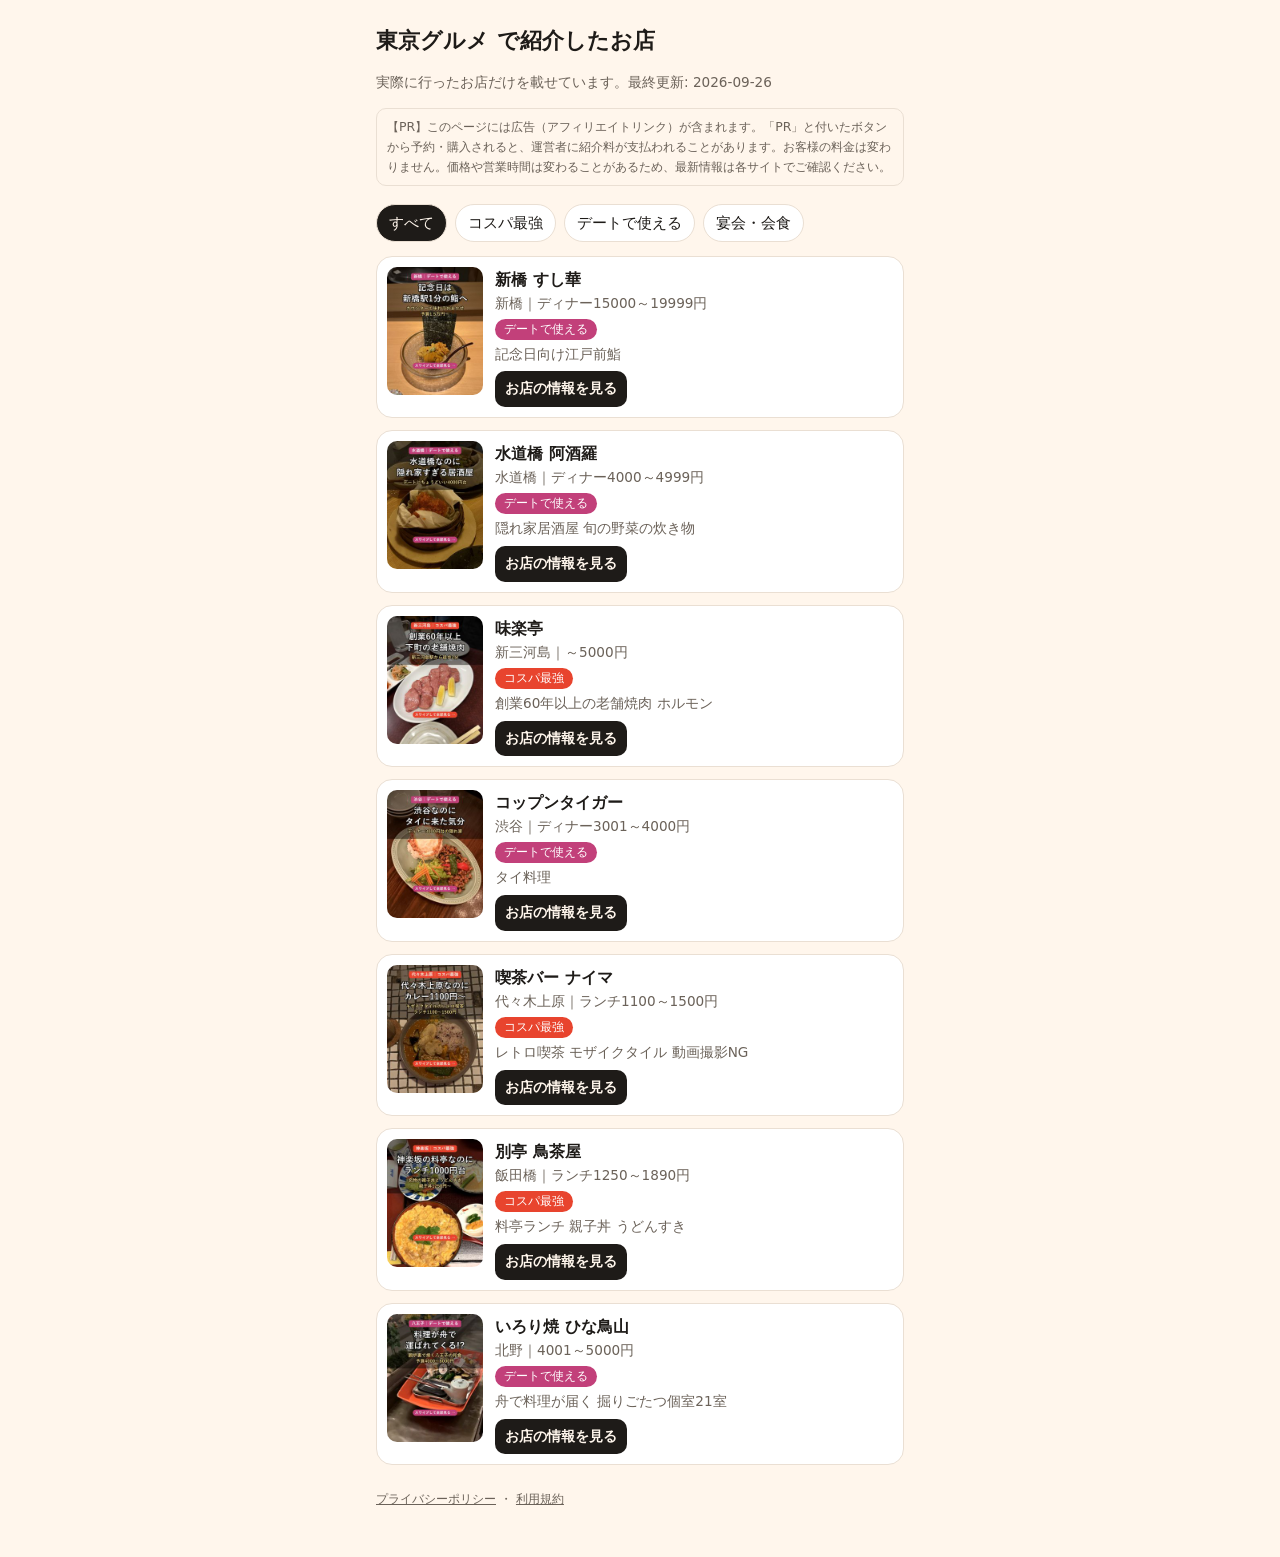
==== shops/index.html @ 7b80dba7 "Add shop link page and affiliate disclosure Co-Authored-By: Claude Opus 5.5 <noreply@anthropic.com>" ====
<!doctype html><html lang="ja"><head><meta charset="utf-8"><meta name="viewport" content="width=device-width,initial-scale=1">
<title>東京グルメ お店リスト</title><style>
:root{--bg:#FFF6EC;--card:#fff;--ink:#1E1B18;--muted:#6B6259;--line:#EADFD3}
@media (prefers-color-scheme:dark){:root{--bg:#1d1a17;--card:#27231f;--ink:#F1EBE4;--muted:#B3A89C;--line:#3a342e}}
*{box-sizing:border-box}body{margin:0;background:var(--bg);color:var(--ink);font:15px/1.6 system-ui,"Hiragino Sans","Yu Gothic",sans-serif}
main{max-width:560px;margin:0 auto;padding:20px 16px 48px}
h1{font-size:1.35rem;margin:.2em 0}.pr{font-size:.78rem;color:var(--muted);border:1px solid var(--line);border-radius:10px;padding:8px 10px;margin:10px 0 18px}
.filters{display:flex;gap:8px;flex-wrap:wrap;margin-bottom:14px}.filters button{border:1px solid var(--line);background:var(--card);color:var(--ink);border-radius:999px;padding:6px 12px;font:inherit;cursor:pointer}
.filters button[aria-pressed=true]{background:var(--ink);color:var(--bg)}
.card{display:flex;gap:12px;background:var(--card);border:1px solid var(--line);border-radius:16px;padding:10px;margin-bottom:12px}
.card img{width:96px;height:128px;object-fit:cover;border-radius:10px;flex:none;background:#ddd}
.body{min-width:0;flex:1}.name{font-weight:700;font-size:1.02rem}.meta{color:var(--muted);font-size:.85rem}
.tag{display:inline-block;color:#fff;border-radius:999px;padding:1px 9px;font-size:.75rem;margin:4px 0}
.btns{display:flex;flex-wrap:wrap;gap:6px;margin-top:6px}.btns a{text-decoration:none;font-size:.85rem;font-weight:700;border-radius:10px;padding:7px 10px;background:var(--ink);color:var(--bg)}
.btns a.ad::after{content:" PR";font-size:.7rem;opacity:.8}
footer{color:var(--muted);font-size:.78rem;margin-top:24px}footer a{color:inherit}
</style></head><body><main>
<h1>東京グルメ で紹介したお店</h1>
<p class="meta">実際に行ったお店だけを載せています。最終更新: 2026-09-26</p>
<p class="pr">【PR】このページには広告（アフィリエイトリンク）が含まれます。「PR」と付いたボタンから予約・購入されると、運営者に紹介料が支払われることがあります。お客様の料金は変わりません。価格や営業時間は変わることがあるため、最新情報は各サイトでご確認ください。</p>
<div class="filters"><button aria-pressed="true" data-f="">すべて</button><button aria-pressed="false" data-f="cospa">コスパ最強</button><button aria-pressed="false" data-f="date">デートで使える</button><button aria-pressed="false" data-f="enkai">宴会・会食</button></div>
<article class="card" data-theme="date"><img src="img/sushihana-shimbashi.jpg" alt="" loading="lazy"><div class="body"><div class="name">新橋 すし華</div><div class="meta">新橋｜ディナー15000～19999円</div><span class="tag" style="background:#C2407A">デートで使える</span><div class="meta">記念日向け江戸前鮨</div><div class="btns"><a class="" href="https://hitosara.com/0031533825/" target="_blank" rel="noopener">お店の情報を見る</a></div></div></article><article class="card" data-theme="date"><img src="img/ashura-suidobashi.jpg" alt="" loading="lazy"><div class="body"><div class="name">水道橋 阿酒羅</div><div class="meta">水道橋｜ディナー4000～4999円</div><span class="tag" style="background:#C2407A">デートで使える</span><div class="meta">隠れ家居酒屋 旬の野菜の炊き物</div><div class="btns"><a class="" href="https://www.hotpepper.jp/strJ003671393/" target="_blank" rel="noopener">お店の情報を見る</a></div></div></article><article class="card" data-theme="cospa"><img src="img/mirakutei-nishinippori.jpg" alt="" loading="lazy"><div class="body"><div class="name">味楽亭</div><div class="meta">新三河島｜～5000円</div><span class="tag" style="background:#E8442E">コスパ最強</span><div class="meta">創業60年以上の老舗焼肉 ホルモン</div><div class="btns"><a class="" href="https://www.hotpepper.jp/strJ000147839/" target="_blank" rel="noopener">お店の情報を見る</a></div></div></article><article class="card" data-theme="date"><img src="img/kopkhun-tiger-shibuya.jpg" alt="" loading="lazy"><div class="body"><div class="name">コップンタイガー</div><div class="meta">渋谷｜ディナー3001～4000円</div><span class="tag" style="background:#C2407A">デートで使える</span><div class="meta">タイ料理</div><div class="btns"><a class="" href="https://www.hotpepper.jp/strJ003931000/" target="_blank" rel="noopener">お店の情報を見る</a></div></div></article><article class="card" data-theme="cospa"><img src="img/naima-yoyogiuehara.jpg" alt="" loading="lazy"><div class="body"><div class="name">喫茶バー ナイマ</div><div class="meta">代々木上原｜ランチ1100～1500円</div><span class="tag" style="background:#E8442E">コスパ最強</span><div class="meta">レトロ喫茶 モザイクタイル 動画撮影NG</div><div class="btns"><a class="" href="https://tabelog.com/tokyo/A1318/A131811/13096668/" target="_blank" rel="noopener">お店の情報を見る</a></div></div></article><article class="card" data-theme="cospa"><img src="img/torijaya-bettei.jpg" alt="" loading="lazy"><div class="body"><div class="name">別亭 鳥茶屋</div><div class="meta">飯田橋｜ランチ1250～1890円</div><span class="tag" style="background:#E8442E">コスパ最強</span><div class="meta">料亭ランチ 親子丼 うどんすき</div><div class="btns"><a class="" href="https://hitosara.com/0006024074/lunch.html" target="_blank" rel="noopener">お店の情報を見る</a></div></div></article><article class="card" data-theme="date"><img src="img/hinatoriyama-hachioji.jpg" alt="" loading="lazy"><div class="body"><div class="name">いろり焼 ひな鳥山</div><div class="meta">北野｜4001～5000円</div><span class="tag" style="background:#C2407A">デートで使える</span><div class="meta">舟で料理が届く 掘りごたつ個室21室</div><div class="btns"><a class="" href="https://www.hotpepper.jp/strJ001232932/" target="_blank" rel="noopener">お店の情報を見る</a></div></div></article>
<footer><a href="../privacy.html">プライバシーポリシー</a> ・ <a href="../terms.html">利用規約</a></footer>
</main><script>
document.querySelectorAll('.filters button').forEach(b=>b.onclick=()=>{
  document.querySelectorAll('.filters button').forEach(x=>x.setAttribute('aria-pressed',x===b));
  document.querySelectorAll('.card').forEach(c=>c.hidden=!!b.dataset.f&&c.dataset.theme!==b.dataset.f);
});
</script></body></html>
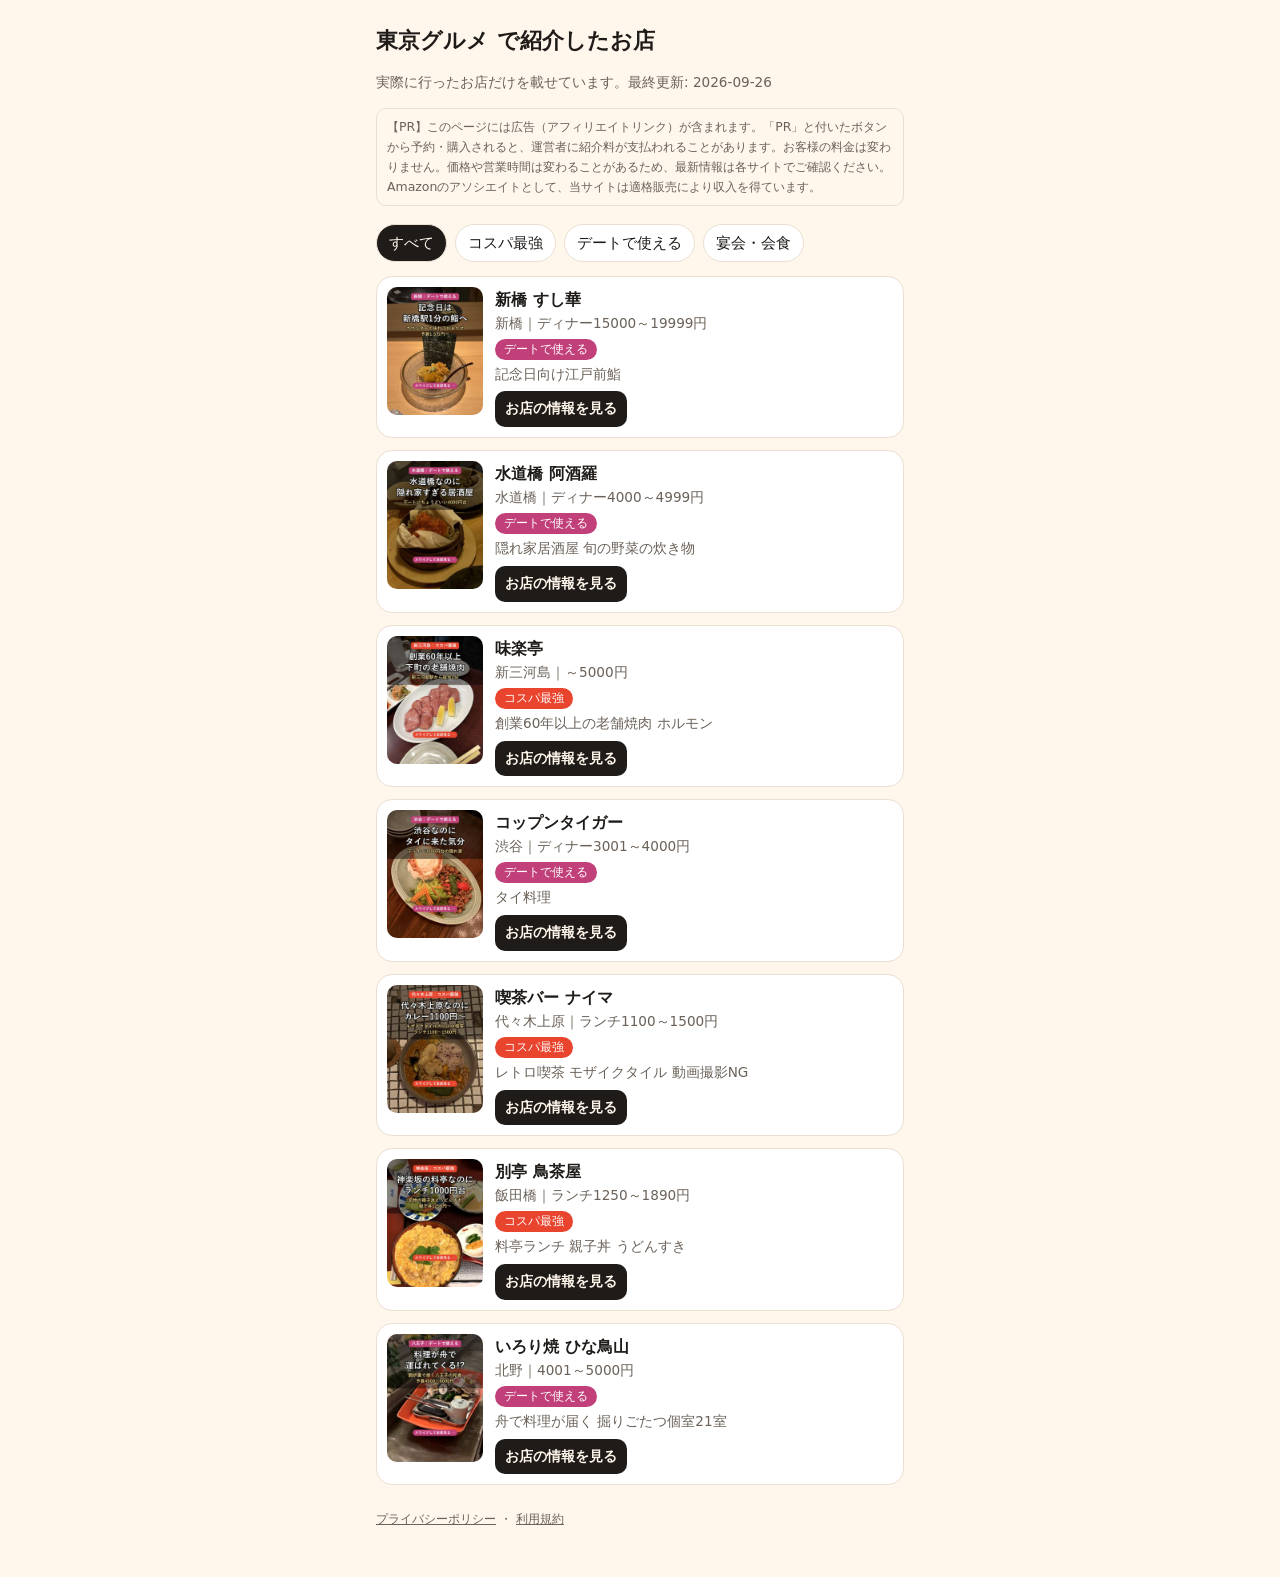
==== commit 3950b138: "Update shops link page" ====
--- a/shops/index.html
+++ b/shops/index.html
@@ -4,7 +4,7 @@
 @media (prefers-color-scheme:dark){:root{--bg:#1d1a17;--card:#27231f;--ink:#F1EBE4;--muted:#B3A89C;--line:#3a342e}}
 *{box-sizing:border-box}body{margin:0;background:var(--bg);color:var(--ink);font:15px/1.6 system-ui,"Hiragino Sans","Yu Gothic",sans-serif}
 main{max-width:560px;margin:0 auto;padding:20px 16px 48px}
-h1{font-size:1.35rem;margin:.2em 0}.pr{font-size:.78rem;color:var(--muted);border:1px solid var(--line);border-radius:10px;padding:8px 10px;margin:10px 0 18px}
+h1{font-size:1.35rem;margin:.2em 0}h2{font-size:1.15rem;margin:28px 0 6px}h3{font-size:.95rem;color:var(--muted);margin:14px 0 8px}.pr{font-size:.78rem;color:var(--muted);border:1px solid var(--line);border-radius:10px;padding:8px 10px;margin:10px 0 18px}
 .filters{display:flex;gap:8px;flex-wrap:wrap;margin-bottom:14px}.filters button{border:1px solid var(--line);background:var(--card);color:var(--ink);border-radius:999px;padding:6px 12px;font:inherit;cursor:pointer}
 .filters button[aria-pressed=true]{background:var(--ink);color:var(--bg)}
 .card{display:flex;gap:12px;background:var(--card);border:1px solid var(--line);border-radius:16px;padding:10px;margin-bottom:12px}
@@ -17,9 +17,10 @@
 </style></head><body><main>
 <h1>東京グルメ で紹介したお店</h1>
 <p class="meta">実際に行ったお店だけを載せています。最終更新: 2026-09-26</p>
-<p class="pr">【PR】このページには広告（アフィリエイトリンク）が含まれます。「PR」と付いたボタンから予約・購入されると、運営者に紹介料が支払われることがあります。お客様の料金は変わりません。価格や営業時間は変わることがあるため、最新情報は各サイトでご確認ください。</p>
+<p class="pr">【PR】このページには広告（アフィリエイトリンク）が含まれます。「PR」と付いたボタンから予約・購入されると、運営者に紹介料が支払われることがあります。お客様の料金は変わりません。価格や営業時間は変わることがあるため、最新情報は各サイトでご確認ください。Amazonのアソシエイトとして、当サイトは適格販売により収入を得ています。</p>
 <div class="filters"><button aria-pressed="true" data-f="">すべて</button><button aria-pressed="false" data-f="cospa">コスパ最強</button><button aria-pressed="false" data-f="date">デートで使える</button><button aria-pressed="false" data-f="enkai">宴会・会食</button></div>
 <article class="card" data-theme="date"><img src="img/sushihana-shimbashi.jpg" alt="" loading="lazy"><div class="body"><div class="name">新橋 すし華</div><div class="meta">新橋｜ディナー15000～19999円</div><span class="tag" style="background:#C2407A">デートで使える</span><div class="meta">記念日向け江戸前鮨</div><div class="btns"><a class="" href="https://hitosara.com/0031533825/" target="_blank" rel="noopener">お店の情報を見る</a></div></div></article><article class="card" data-theme="date"><img src="img/ashura-suidobashi.jpg" alt="" loading="lazy"><div class="body"><div class="name">水道橋 阿酒羅</div><div class="meta">水道橋｜ディナー4000～4999円</div><span class="tag" style="background:#C2407A">デートで使える</span><div class="meta">隠れ家居酒屋 旬の野菜の炊き物</div><div class="btns"><a class="" href="https://www.hotpepper.jp/strJ003671393/" target="_blank" rel="noopener">お店の情報を見る</a></div></div></article><article class="card" data-theme="cospa"><img src="img/mirakutei-nishinippori.jpg" alt="" loading="lazy"><div class="body"><div class="name">味楽亭</div><div class="meta">新三河島｜～5000円</div><span class="tag" style="background:#E8442E">コスパ最強</span><div class="meta">創業60年以上の老舗焼肉 ホルモン</div><div class="btns"><a class="" href="https://www.hotpepper.jp/strJ000147839/" target="_blank" rel="noopener">お店の情報を見る</a></div></div></article><article class="card" data-theme="date"><img src="img/kopkhun-tiger-shibuya.jpg" alt="" loading="lazy"><div class="body"><div class="name">コップンタイガー</div><div class="meta">渋谷｜ディナー3001～4000円</div><span class="tag" style="background:#C2407A">デートで使える</span><div class="meta">タイ料理</div><div class="btns"><a class="" href="https://www.hotpepper.jp/strJ003931000/" target="_blank" rel="noopener">お店の情報を見る</a></div></div></article><article class="card" data-theme="cospa"><img src="img/naima-yoyogiuehara.jpg" alt="" loading="lazy"><div class="body"><div class="name">喫茶バー ナイマ</div><div class="meta">代々木上原｜ランチ1100～1500円</div><span class="tag" style="background:#E8442E">コスパ最強</span><div class="meta">レトロ喫茶 モザイクタイル 動画撮影NG</div><div class="btns"><a class="" href="https://tabelog.com/tokyo/A1318/A131811/13096668/" target="_blank" rel="noopener">お店の情報を見る</a></div></div></article><article class="card" data-theme="cospa"><img src="img/torijaya-bettei.jpg" alt="" loading="lazy"><div class="body"><div class="name">別亭 鳥茶屋</div><div class="meta">飯田橋｜ランチ1250～1890円</div><span class="tag" style="background:#E8442E">コスパ最強</span><div class="meta">料亭ランチ 親子丼 うどんすき</div><div class="btns"><a class="" href="https://hitosara.com/0006024074/lunch.html" target="_blank" rel="noopener">お店の情報を見る</a></div></div></article><article class="card" data-theme="date"><img src="img/hinatoriyama-hachioji.jpg" alt="" loading="lazy"><div class="body"><div class="name">いろり焼 ひな鳥山</div><div class="meta">北野｜4001～5000円</div><span class="tag" style="background:#C2407A">デートで使える</span><div class="meta">舟で料理が届く 掘りごたつ個室21室</div><div class="btns"><a class="" href="https://www.hotpepper.jp/strJ001232932/" target="_blank" rel="noopener">お店の情報を見る</a></div></div></article>
+
 <footer><a href="../privacy.html">プライバシーポリシー</a> ・ <a href="../terms.html">利用規約</a></footer>
 </main><script>
 document.querySelectorAll('.filters button').forEach(b=>b.onclick=()=>{
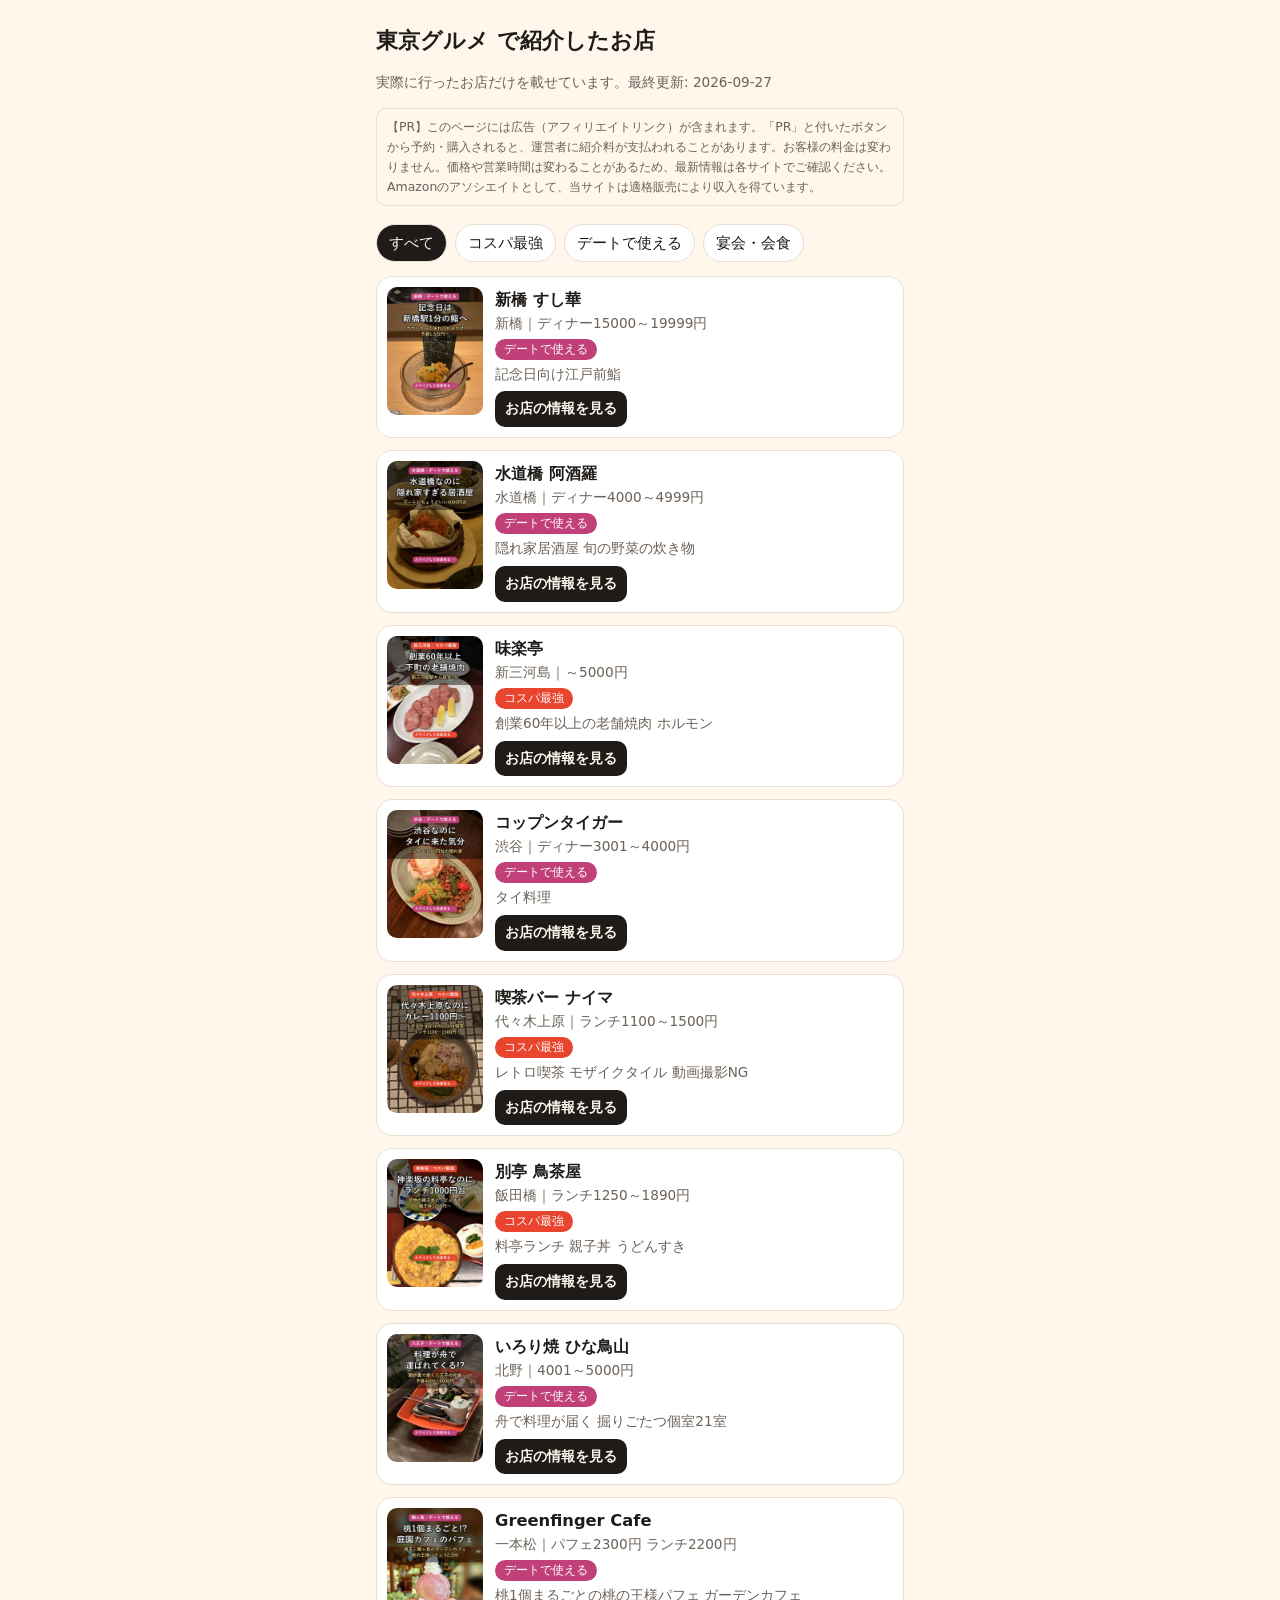
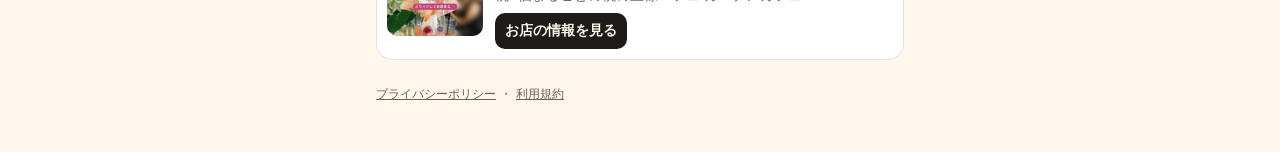
==== commit 9620a115: "Update shops link page" ====
--- a/shops/index.html
+++ b/shops/index.html
@@ -16,10 +16,10 @@
 footer{color:var(--muted);font-size:.78rem;margin-top:24px}footer a{color:inherit}
 </style></head><body><main>
 <h1>東京グルメ で紹介したお店</h1>
-<p class="meta">実際に行ったお店だけを載せています。最終更新: 2026-09-26</p>
+<p class="meta">実際に行ったお店だけを載せています。最終更新: 2026-09-27</p>
 <p class="pr">【PR】このページには広告（アフィリエイトリンク）が含まれます。「PR」と付いたボタンから予約・購入されると、運営者に紹介料が支払われることがあります。お客様の料金は変わりません。価格や営業時間は変わることがあるため、最新情報は各サイトでご確認ください。Amazonのアソシエイトとして、当サイトは適格販売により収入を得ています。</p>
 <div class="filters"><button aria-pressed="true" data-f="">すべて</button><button aria-pressed="false" data-f="cospa">コスパ最強</button><button aria-pressed="false" data-f="date">デートで使える</button><button aria-pressed="false" data-f="enkai">宴会・会食</button></div>
-<article class="card" data-theme="date"><img src="img/sushihana-shimbashi.jpg" alt="" loading="lazy"><div class="body"><div class="name">新橋 すし華</div><div class="meta">新橋｜ディナー15000～19999円</div><span class="tag" style="background:#C2407A">デートで使える</span><div class="meta">記念日向け江戸前鮨</div><div class="btns"><a class="" href="https://hitosara.com/0031533825/" target="_blank" rel="noopener">お店の情報を見る</a></div></div></article><article class="card" data-theme="date"><img src="img/ashura-suidobashi.jpg" alt="" loading="lazy"><div class="body"><div class="name">水道橋 阿酒羅</div><div class="meta">水道橋｜ディナー4000～4999円</div><span class="tag" style="background:#C2407A">デートで使える</span><div class="meta">隠れ家居酒屋 旬の野菜の炊き物</div><div class="btns"><a class="" href="https://www.hotpepper.jp/strJ003671393/" target="_blank" rel="noopener">お店の情報を見る</a></div></div></article><article class="card" data-theme="cospa"><img src="img/mirakutei-nishinippori.jpg" alt="" loading="lazy"><div class="body"><div class="name">味楽亭</div><div class="meta">新三河島｜～5000円</div><span class="tag" style="background:#E8442E">コスパ最強</span><div class="meta">創業60年以上の老舗焼肉 ホルモン</div><div class="btns"><a class="" href="https://www.hotpepper.jp/strJ000147839/" target="_blank" rel="noopener">お店の情報を見る</a></div></div></article><article class="card" data-theme="date"><img src="img/kopkhun-tiger-shibuya.jpg" alt="" loading="lazy"><div class="body"><div class="name">コップンタイガー</div><div class="meta">渋谷｜ディナー3001～4000円</div><span class="tag" style="background:#C2407A">デートで使える</span><div class="meta">タイ料理</div><div class="btns"><a class="" href="https://www.hotpepper.jp/strJ003931000/" target="_blank" rel="noopener">お店の情報を見る</a></div></div></article><article class="card" data-theme="cospa"><img src="img/naima-yoyogiuehara.jpg" alt="" loading="lazy"><div class="body"><div class="name">喫茶バー ナイマ</div><div class="meta">代々木上原｜ランチ1100～1500円</div><span class="tag" style="background:#E8442E">コスパ最強</span><div class="meta">レトロ喫茶 モザイクタイル 動画撮影NG</div><div class="btns"><a class="" href="https://tabelog.com/tokyo/A1318/A131811/13096668/" target="_blank" rel="noopener">お店の情報を見る</a></div></div></article><article class="card" data-theme="cospa"><img src="img/torijaya-bettei.jpg" alt="" loading="lazy"><div class="body"><div class="name">別亭 鳥茶屋</div><div class="meta">飯田橋｜ランチ1250～1890円</div><span class="tag" style="background:#E8442E">コスパ最強</span><div class="meta">料亭ランチ 親子丼 うどんすき</div><div class="btns"><a class="" href="https://hitosara.com/0006024074/lunch.html" target="_blank" rel="noopener">お店の情報を見る</a></div></div></article><article class="card" data-theme="date"><img src="img/hinatoriyama-hachioji.jpg" alt="" loading="lazy"><div class="body"><div class="name">いろり焼 ひな鳥山</div><div class="meta">北野｜4001～5000円</div><span class="tag" style="background:#C2407A">デートで使える</span><div class="meta">舟で料理が届く 掘りごたつ個室21室</div><div class="btns"><a class="" href="https://www.hotpepper.jp/strJ001232932/" target="_blank" rel="noopener">お店の情報を見る</a></div></div></article>
+<article class="card" data-theme="date"><img src="img/sushihana-shimbashi.jpg" alt="" loading="lazy"><div class="body"><div class="name">新橋 すし華</div><div class="meta">新橋｜ディナー15000～19999円</div><span class="tag" style="background:#C2407A">デートで使える</span><div class="meta">記念日向け江戸前鮨</div><div class="btns"><a class="" href="https://hitosara.com/0031533825/" target="_blank" rel="noopener">お店の情報を見る</a></div></div></article><article class="card" data-theme="date"><img src="img/ashura-suidobashi.jpg" alt="" loading="lazy"><div class="body"><div class="name">水道橋 阿酒羅</div><div class="meta">水道橋｜ディナー4000～4999円</div><span class="tag" style="background:#C2407A">デートで使える</span><div class="meta">隠れ家居酒屋 旬の野菜の炊き物</div><div class="btns"><a class="" href="https://www.hotpepper.jp/strJ003671393/" target="_blank" rel="noopener">お店の情報を見る</a></div></div></article><article class="card" data-theme="cospa"><img src="img/mirakutei-nishinippori.jpg" alt="" loading="lazy"><div class="body"><div class="name">味楽亭</div><div class="meta">新三河島｜～5000円</div><span class="tag" style="background:#E8442E">コスパ最強</span><div class="meta">創業60年以上の老舗焼肉 ホルモン</div><div class="btns"><a class="" href="https://www.hotpepper.jp/strJ000147839/" target="_blank" rel="noopener">お店の情報を見る</a></div></div></article><article class="card" data-theme="date"><img src="img/kopkhun-tiger-shibuya.jpg" alt="" loading="lazy"><div class="body"><div class="name">コップンタイガー</div><div class="meta">渋谷｜ディナー3001～4000円</div><span class="tag" style="background:#C2407A">デートで使える</span><div class="meta">タイ料理</div><div class="btns"><a class="" href="https://www.hotpepper.jp/strJ003931000/" target="_blank" rel="noopener">お店の情報を見る</a></div></div></article><article class="card" data-theme="cospa"><img src="img/naima-yoyogiuehara.jpg" alt="" loading="lazy"><div class="body"><div class="name">喫茶バー ナイマ</div><div class="meta">代々木上原｜ランチ1100～1500円</div><span class="tag" style="background:#E8442E">コスパ最強</span><div class="meta">レトロ喫茶 モザイクタイル 動画撮影NG</div><div class="btns"><a class="" href="https://tabelog.com/tokyo/A1318/A131811/13096668/" target="_blank" rel="noopener">お店の情報を見る</a></div></div></article><article class="card" data-theme="cospa"><img src="img/torijaya-bettei.jpg" alt="" loading="lazy"><div class="body"><div class="name">別亭 鳥茶屋</div><div class="meta">飯田橋｜ランチ1250～1890円</div><span class="tag" style="background:#E8442E">コスパ最強</span><div class="meta">料亭ランチ 親子丼 うどんすき</div><div class="btns"><a class="" href="https://hitosara.com/0006024074/lunch.html" target="_blank" rel="noopener">お店の情報を見る</a></div></div></article><article class="card" data-theme="date"><img src="img/hinatoriyama-hachioji.jpg" alt="" loading="lazy"><div class="body"><div class="name">いろり焼 ひな鳥山</div><div class="meta">北野｜4001～5000円</div><span class="tag" style="background:#C2407A">デートで使える</span><div class="meta">舟で料理が届く 掘りごたつ個室21室</div><div class="btns"><a class="" href="https://www.hotpepper.jp/strJ001232932/" target="_blank" rel="noopener">お店の情報を見る</a></div></div></article><article class="card" data-theme="date"><img src="img/greenfinger-tsurugashima.jpg" alt="" loading="lazy"><div class="body"><div class="name">Greenfinger Cafe</div><div class="meta">一本松｜パフェ2300円 ランチ2200円</div><span class="tag" style="background:#C2407A">デートで使える</span><div class="meta">桃1個まるごとの桃の王様パフェ ガーデンカフェ</div><div class="btns"><a class="" href="https://www.greenfinger.jp/cafe/" target="_blank" rel="noopener">お店の情報を見る</a></div></div></article>
 
 <footer><a href="../privacy.html">プライバシーポリシー</a> ・ <a href="../terms.html">利用規約</a></footer>
 </main><script>
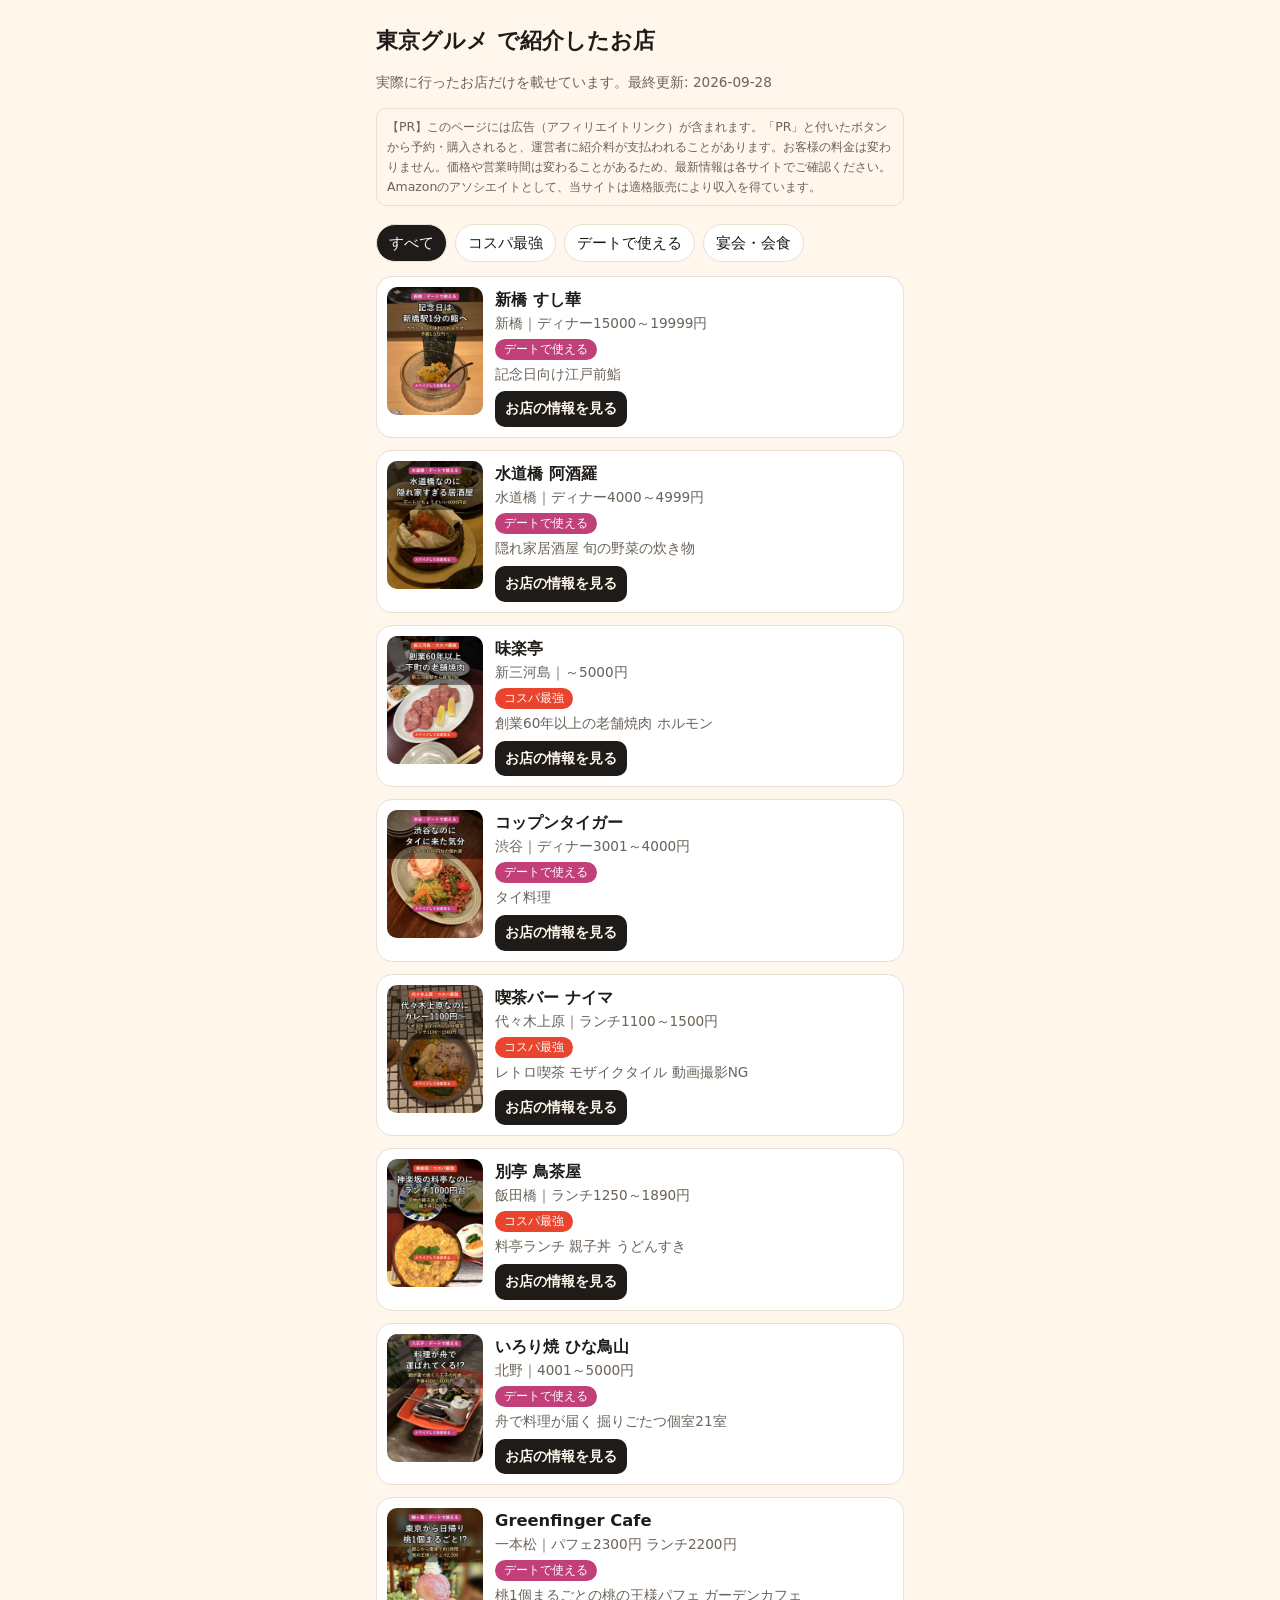
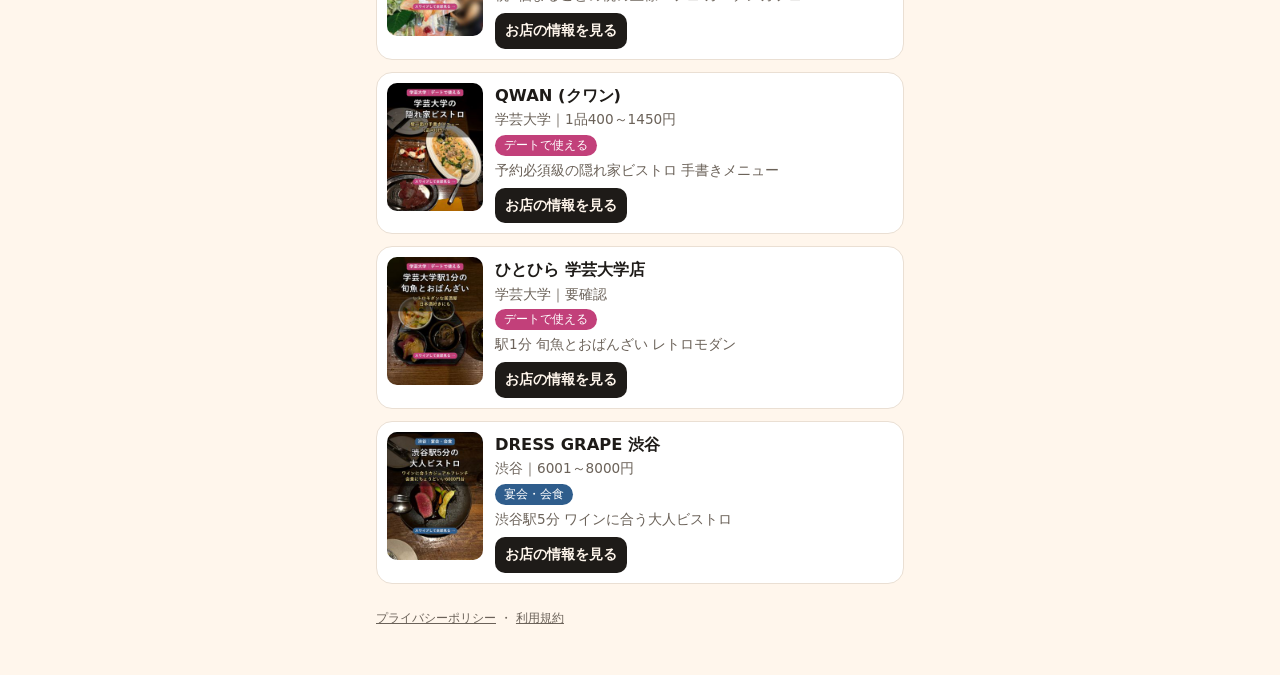
==== commit d45896d8: "Update shops link page" ====
--- a/shops/index.html
+++ b/shops/index.html
@@ -16,10 +16,10 @@
 footer{color:var(--muted);font-size:.78rem;margin-top:24px}footer a{color:inherit}
 </style></head><body><main>
 <h1>東京グルメ で紹介したお店</h1>
-<p class="meta">実際に行ったお店だけを載せています。最終更新: 2026-09-27</p>
+<p class="meta">実際に行ったお店だけを載せています。最終更新: 2026-09-28</p>
 <p class="pr">【PR】このページには広告（アフィリエイトリンク）が含まれます。「PR」と付いたボタンから予約・購入されると、運営者に紹介料が支払われることがあります。お客様の料金は変わりません。価格や営業時間は変わることがあるため、最新情報は各サイトでご確認ください。Amazonのアソシエイトとして、当サイトは適格販売により収入を得ています。</p>
 <div class="filters"><button aria-pressed="true" data-f="">すべて</button><button aria-pressed="false" data-f="cospa">コスパ最強</button><button aria-pressed="false" data-f="date">デートで使える</button><button aria-pressed="false" data-f="enkai">宴会・会食</button></div>
-<article class="card" data-theme="date"><img src="img/sushihana-shimbashi.jpg" alt="" loading="lazy"><div class="body"><div class="name">新橋 すし華</div><div class="meta">新橋｜ディナー15000～19999円</div><span class="tag" style="background:#C2407A">デートで使える</span><div class="meta">記念日向け江戸前鮨</div><div class="btns"><a class="" href="https://hitosara.com/0031533825/" target="_blank" rel="noopener">お店の情報を見る</a></div></div></article><article class="card" data-theme="date"><img src="img/ashura-suidobashi.jpg" alt="" loading="lazy"><div class="body"><div class="name">水道橋 阿酒羅</div><div class="meta">水道橋｜ディナー4000～4999円</div><span class="tag" style="background:#C2407A">デートで使える</span><div class="meta">隠れ家居酒屋 旬の野菜の炊き物</div><div class="btns"><a class="" href="https://www.hotpepper.jp/strJ003671393/" target="_blank" rel="noopener">お店の情報を見る</a></div></div></article><article class="card" data-theme="cospa"><img src="img/mirakutei-nishinippori.jpg" alt="" loading="lazy"><div class="body"><div class="name">味楽亭</div><div class="meta">新三河島｜～5000円</div><span class="tag" style="background:#E8442E">コスパ最強</span><div class="meta">創業60年以上の老舗焼肉 ホルモン</div><div class="btns"><a class="" href="https://www.hotpepper.jp/strJ000147839/" target="_blank" rel="noopener">お店の情報を見る</a></div></div></article><article class="card" data-theme="date"><img src="img/kopkhun-tiger-shibuya.jpg" alt="" loading="lazy"><div class="body"><div class="name">コップンタイガー</div><div class="meta">渋谷｜ディナー3001～4000円</div><span class="tag" style="background:#C2407A">デートで使える</span><div class="meta">タイ料理</div><div class="btns"><a class="" href="https://www.hotpepper.jp/strJ003931000/" target="_blank" rel="noopener">お店の情報を見る</a></div></div></article><article class="card" data-theme="cospa"><img src="img/naima-yoyogiuehara.jpg" alt="" loading="lazy"><div class="body"><div class="name">喫茶バー ナイマ</div><div class="meta">代々木上原｜ランチ1100～1500円</div><span class="tag" style="background:#E8442E">コスパ最強</span><div class="meta">レトロ喫茶 モザイクタイル 動画撮影NG</div><div class="btns"><a class="" href="https://tabelog.com/tokyo/A1318/A131811/13096668/" target="_blank" rel="noopener">お店の情報を見る</a></div></div></article><article class="card" data-theme="cospa"><img src="img/torijaya-bettei.jpg" alt="" loading="lazy"><div class="body"><div class="name">別亭 鳥茶屋</div><div class="meta">飯田橋｜ランチ1250～1890円</div><span class="tag" style="background:#E8442E">コスパ最強</span><div class="meta">料亭ランチ 親子丼 うどんすき</div><div class="btns"><a class="" href="https://hitosara.com/0006024074/lunch.html" target="_blank" rel="noopener">お店の情報を見る</a></div></div></article><article class="card" data-theme="date"><img src="img/hinatoriyama-hachioji.jpg" alt="" loading="lazy"><div class="body"><div class="name">いろり焼 ひな鳥山</div><div class="meta">北野｜4001～5000円</div><span class="tag" style="background:#C2407A">デートで使える</span><div class="meta">舟で料理が届く 掘りごたつ個室21室</div><div class="btns"><a class="" href="https://www.hotpepper.jp/strJ001232932/" target="_blank" rel="noopener">お店の情報を見る</a></div></div></article><article class="card" data-theme="date"><img src="img/greenfinger-tsurugashima.jpg" alt="" loading="lazy"><div class="body"><div class="name">Greenfinger Cafe</div><div class="meta">一本松｜パフェ2300円 ランチ2200円</div><span class="tag" style="background:#C2407A">デートで使える</span><div class="meta">桃1個まるごとの桃の王様パフェ ガーデンカフェ</div><div class="btns"><a class="" href="https://www.greenfinger.jp/cafe/" target="_blank" rel="noopener">お店の情報を見る</a></div></div></article>
+<article class="card" data-theme="date"><img src="img/sushihana-shimbashi.jpg" alt="" loading="lazy"><div class="body"><div class="name">新橋 すし華</div><div class="meta">新橋｜ディナー15000～19999円</div><span class="tag" style="background:#C2407A">デートで使える</span><div class="meta">記念日向け江戸前鮨</div><div class="btns"><a class="" href="https://hitosara.com/0031533825/" target="_blank" rel="noopener">お店の情報を見る</a></div></div></article><article class="card" data-theme="date"><img src="img/ashura-suidobashi.jpg" alt="" loading="lazy"><div class="body"><div class="name">水道橋 阿酒羅</div><div class="meta">水道橋｜ディナー4000～4999円</div><span class="tag" style="background:#C2407A">デートで使える</span><div class="meta">隠れ家居酒屋 旬の野菜の炊き物</div><div class="btns"><a class="" href="https://www.hotpepper.jp/strJ003671393/" target="_blank" rel="noopener">お店の情報を見る</a></div></div></article><article class="card" data-theme="cospa"><img src="img/mirakutei-nishinippori.jpg" alt="" loading="lazy"><div class="body"><div class="name">味楽亭</div><div class="meta">新三河島｜～5000円</div><span class="tag" style="background:#E8442E">コスパ最強</span><div class="meta">創業60年以上の老舗焼肉 ホルモン</div><div class="btns"><a class="" href="https://www.hotpepper.jp/strJ000147839/" target="_blank" rel="noopener">お店の情報を見る</a></div></div></article><article class="card" data-theme="date"><img src="img/kopkhun-tiger-shibuya.jpg" alt="" loading="lazy"><div class="body"><div class="name">コップンタイガー</div><div class="meta">渋谷｜ディナー3001～4000円</div><span class="tag" style="background:#C2407A">デートで使える</span><div class="meta">タイ料理</div><div class="btns"><a class="" href="https://www.hotpepper.jp/strJ003931000/" target="_blank" rel="noopener">お店の情報を見る</a></div></div></article><article class="card" data-theme="cospa"><img src="img/naima-yoyogiuehara.jpg" alt="" loading="lazy"><div class="body"><div class="name">喫茶バー ナイマ</div><div class="meta">代々木上原｜ランチ1100～1500円</div><span class="tag" style="background:#E8442E">コスパ最強</span><div class="meta">レトロ喫茶 モザイクタイル 動画撮影NG</div><div class="btns"><a class="" href="https://tabelog.com/tokyo/A1318/A131811/13096668/" target="_blank" rel="noopener">お店の情報を見る</a></div></div></article><article class="card" data-theme="cospa"><img src="img/torijaya-bettei.jpg" alt="" loading="lazy"><div class="body"><div class="name">別亭 鳥茶屋</div><div class="meta">飯田橋｜ランチ1250～1890円</div><span class="tag" style="background:#E8442E">コスパ最強</span><div class="meta">料亭ランチ 親子丼 うどんすき</div><div class="btns"><a class="" href="https://hitosara.com/0006024074/lunch.html" target="_blank" rel="noopener">お店の情報を見る</a></div></div></article><article class="card" data-theme="date"><img src="img/hinatoriyama-hachioji.jpg" alt="" loading="lazy"><div class="body"><div class="name">いろり焼 ひな鳥山</div><div class="meta">北野｜4001～5000円</div><span class="tag" style="background:#C2407A">デートで使える</span><div class="meta">舟で料理が届く 掘りごたつ個室21室</div><div class="btns"><a class="" href="https://www.hotpepper.jp/strJ001232932/" target="_blank" rel="noopener">お店の情報を見る</a></div></div></article><article class="card" data-theme="date"><img src="img/greenfinger-tsurugashima.jpg" alt="" loading="lazy"><div class="body"><div class="name">Greenfinger Cafe</div><div class="meta">一本松｜パフェ2300円 ランチ2200円</div><span class="tag" style="background:#C2407A">デートで使える</span><div class="meta">桃1個まるごとの桃の王様パフェ ガーデンカフェ</div><div class="btns"><a class="" href="https://www.greenfinger.jp/cafe/" target="_blank" rel="noopener">お店の情報を見る</a></div></div></article><article class="card" data-theme="date"><img src="img/qwan-gakudai.jpg" alt="" loading="lazy"><div class="body"><div class="name">QWAN (クワン)</div><div class="meta">学芸大学｜1品400～1450円</div><span class="tag" style="background:#C2407A">デートで使える</span><div class="meta">予約必須級の隠れ家ビストロ 手書きメニュー</div><div class="btns"><a class="" href="https://tabelog.com/tokyo/A1317/A131702/13214030/" target="_blank" rel="noopener">お店の情報を見る</a></div></div></article><article class="card" data-theme="date"><img src="img/hitohira-gakudai.jpg" alt="" loading="lazy"><div class="body"><div class="name">ひとひら 学芸大学店</div><div class="meta">学芸大学｜要確認</div><span class="tag" style="background:#C2407A">デートで使える</span><div class="meta">駅1分 旬魚とおばんざい レトロモダン</div><div class="btns"><a class="" href="https://tabelog.com/tokyo/A1317/A131702/13195739/" target="_blank" rel="noopener">お店の情報を見る</a></div></div></article><article class="card" data-theme="enkai"><img src="img/dressgrape-shibuya.jpg" alt="" loading="lazy"><div class="body"><div class="name">DRESS GRAPE 渋谷</div><div class="meta">渋谷｜6001～8000円</div><span class="tag" style="background:#2F5D8C">宴会・会食</span><div class="meta">渋谷駅5分 ワインに合う大人ビストロ</div><div class="btns"><a class="" href="https://www.hotpepper.jp/strJ001258631/" target="_blank" rel="noopener">お店の情報を見る</a></div></div></article>
 
 <footer><a href="../privacy.html">プライバシーポリシー</a> ・ <a href="../terms.html">利用規約</a></footer>
 </main><script>
